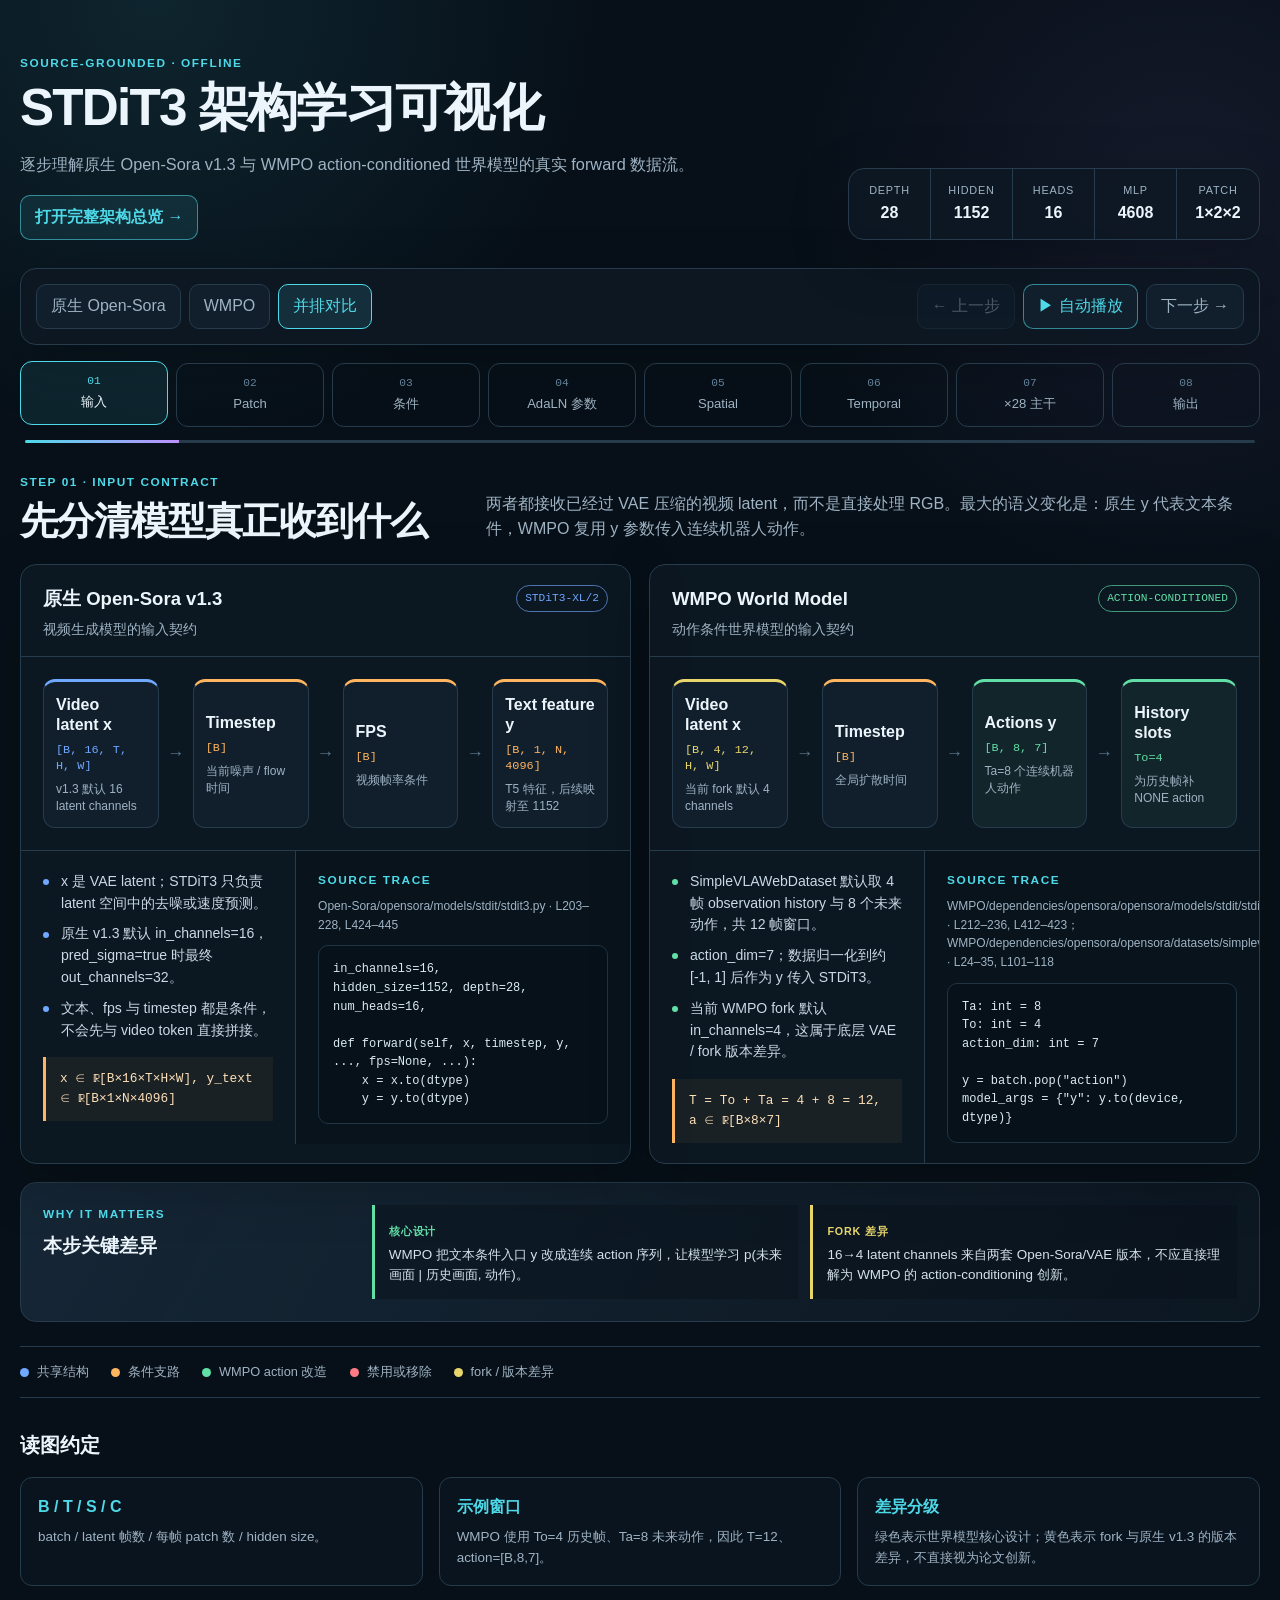
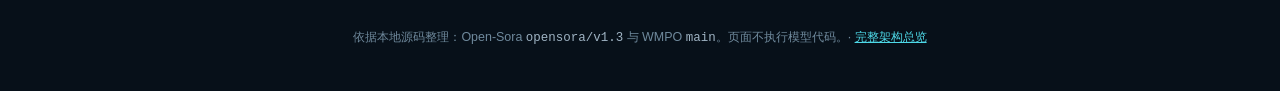
==== index.html @ db5f6ac2 "Add STDiT3 architecture visualizer" ====
<!doctype html>
<html lang="zh-CN">
<head>
  <meta charset="UTF-8">
  <meta name="viewport" content="width=device-width, initial-scale=1.0">
  <meta name="color-scheme" content="dark">
  <title>STDiT3 架构学习可视化</title>
  <link rel="stylesheet" href="assets/styles.css">
</head>
<body>
  <a class="skip-link" href="#lesson">跳到当前步骤</a>

  <header class="hero">
    <div class="hero-copy">
      <p class="kicker">SOURCE-GROUNDED · OFFLINE</p>
      <h1>STDiT3 架构学习可视化</h1>
      <p class="hero-subtitle">逐步理解原生 Open-Sora v1.3 与 WMPO action-conditioned 世界模型的真实 forward 数据流。</p>
      <div class="hero-actions">
        <a class="overview-link" href="overview.html">打开完整架构总览 →</a>
      </div>
    </div>
    <div class="spec-strip" aria-label="STDiT3-XL/2 主要规格">
      <div><span>Depth</span><strong>28</strong></div>
      <div><span>Hidden</span><strong>1152</strong></div>
      <div><span>Heads</span><strong>16</strong></div>
      <div><span>MLP</span><strong>4608</strong></div>
      <div><span>Patch</span><strong>1×2×2</strong></div>
    </div>
  </header>

  <main>
    <section class="toolbar" aria-label="视图与播放控制">
      <div class="mode-group" role="group" aria-label="架构视图">
        <button type="button" class="mode-button" data-mode="native" aria-pressed="false">原生 Open-Sora</button>
        <button type="button" class="mode-button" data-mode="wmpo" aria-pressed="false">WMPO</button>
        <button type="button" class="mode-button is-active" data-mode="compare" aria-pressed="true">并排对比</button>
      </div>
      <div class="playback-group">
        <button type="button" id="prev-step" class="control-button" aria-label="上一步">← 上一步</button>
        <button type="button" id="auto-play" class="control-button primary" aria-pressed="false">▶ 自动播放</button>
        <button type="button" id="next-step" class="control-button" aria-label="下一步">下一步 →</button>
      </div>
    </section>

    <nav class="step-nav" aria-label="Forward 步骤">
      <button type="button" class="step-button is-active" data-step="0"><span>01</span>输入</button>
      <button type="button" class="step-button" data-step="1"><span>02</span>Patch</button>
      <button type="button" class="step-button" data-step="2"><span>03</span>条件</button>
      <button type="button" class="step-button" data-step="3"><span>04</span>AdaLN 参数</button>
      <button type="button" class="step-button" data-step="4"><span>05</span>Spatial</button>
      <button type="button" class="step-button" data-step="5"><span>06</span>Temporal</button>
      <button type="button" class="step-button" data-step="6"><span>07</span>×28 主干</button>
      <button type="button" class="step-button" data-step="7"><span>08</span>输出</button>
    </nav>

    <div class="progress-track" role="progressbar" aria-label="学习进度" aria-valuemin="1" aria-valuemax="8" aria-valuenow="1">
      <div id="progress-fill" class="progress-fill"></div>
    </div>

    <section id="lesson" class="lesson" aria-live="polite">
      <div class="lesson-heading">
        <div>
          <p id="step-eyebrow" class="step-eyebrow"></p>
          <h2 id="step-title"></h2>
        </div>
        <p id="step-intro" class="step-intro"></p>
      </div>

      <div id="architecture-view" class="architecture-view"></div>

      <aside id="difference-panel" class="difference-panel" aria-labelledby="difference-title">
        <div class="difference-heading">
          <p class="difference-kicker">WHY IT MATTERS</p>
          <h3 id="difference-title">本步关键差异</h3>
        </div>
        <div id="difference-content" class="difference-content"></div>
      </aside>
    </section>

    <section class="legend" aria-label="图例">
      <span><i class="legend-dot shared"></i>共享结构</span>
      <span><i class="legend-dot condition"></i>条件支路</span>
      <span><i class="legend-dot action"></i>WMPO action 改造</span>
      <span><i class="legend-dot removed"></i>禁用或移除</span>
      <span><i class="legend-dot drift"></i>fork / 版本差异</span>
    </section>

    <section class="reading-guide">
      <h2>读图约定</h2>
      <div class="guide-grid">
        <div>
          <strong>B / T / S / C</strong>
          <p>batch / latent 帧数 / 每帧 patch 数 / hidden size。</p>
        </div>
        <div>
          <strong>示例窗口</strong>
          <p>WMPO 使用 To=4 历史帧、Ta=8 未来动作，因此 T=12、action=[B,8,7]。</p>
        </div>
        <div>
          <strong>差异分级</strong>
          <p>绿色表示世界模型核心设计；黄色表示 fork 与原生 v1.3 的版本差异，不直接视为论文创新。</p>
        </div>
      </div>
    </section>
  </main>

  <footer>
    <p>依据本地源码整理：Open-Sora <code>opensora/v1.3</code> 与 WMPO <code>main</code>。页面不执行模型代码。· <a href="overview.html">完整架构总览</a></p>
  </footer>

  <script src="assets/app.js"></script>
</body>
</html>
---- assets/styles.css ----
:root {
  --bg: #071019;
  --surface: #0d1823;
  --surface-2: #111f2d;
  --surface-3: #162838;
  --text: #ecf5fb;
  --muted: #9fb3c3;
  --line: #263b4b;
  --cyan: #4ed9e8;
  --blue: #70a7ff;
  --orange: #ffb45f;
  --green: #61dfa6;
  --red: #ff7b83;
  --yellow: #e8d66b;
  --purple: #bd91ff;
  --shadow: 0 18px 60px rgba(0, 0, 0, 0.24);
  --radius: 16px;
}

* {
  box-sizing: border-box;
}

html {
  scroll-behavior: smooth;
}

body {
  margin: 0;
  min-width: 320px;
  background:
    radial-gradient(circle at 12% 0%, rgba(78, 217, 232, 0.1), transparent 28rem),
    radial-gradient(circle at 92% 12%, rgba(189, 145, 255, 0.08), transparent 24rem),
    var(--bg);
  color: var(--text);
  font-family: Inter, "Segoe UI", "Microsoft YaHei UI", "Microsoft YaHei", sans-serif;
  line-height: 1.55;
}

button {
  font: inherit;
}

button:focus-visible,
a:focus-visible {
  outline: 3px solid var(--cyan);
  outline-offset: 3px;
}

code,
pre {
  font-family: "Cascadia Code", "SFMono-Regular", Consolas, monospace;
}

.skip-link {
  position: absolute;
  left: 16px;
  top: -80px;
  z-index: 20;
  padding: 10px 14px;
  border-radius: 8px;
  background: var(--cyan);
  color: #041014;
  font-weight: 700;
  text-decoration: none;
}

.skip-link:focus {
  top: 16px;
}

.hero,
main,
footer {
  width: min(1500px, calc(100% - 40px));
  margin-inline: auto;
}

.hero {
  display: grid;
  grid-template-columns: minmax(0, 1fr) auto;
  gap: 40px;
  align-items: end;
  padding: 54px 0 28px;
}

.kicker,
.step-eyebrow,
.difference-kicker,
.source-label {
  margin: 0 0 8px;
  color: var(--cyan);
  font-size: 0.74rem;
  font-weight: 800;
  letter-spacing: 0.13em;
  text-transform: uppercase;
}

h1,
h2,
h3,
p {
  overflow-wrap: anywhere;
}

h1 {
  margin: 0;
  font-size: clamp(2rem, 4vw, 4rem);
  line-height: 1.08;
  letter-spacing: -0.035em;
}

.hero-subtitle {
  max-width: 760px;
  margin: 16px 0 0;
  color: var(--muted);
  font-size: 1.02rem;
}

.hero-actions {
  margin-top: 18px;
}

.overview-link {
  display: inline-flex;
  align-items: center;
  min-height: 42px;
  padding: 9px 14px;
  border: 1px solid rgba(78, 217, 232, 0.56);
  border-radius: 10px;
  background: rgba(78, 217, 232, 0.1);
  color: var(--cyan);
  font-weight: 700;
  text-decoration: none;
}

.overview-link:hover {
  background: rgba(78, 217, 232, 0.18);
}

.spec-strip {
  display: grid;
  grid-template-columns: repeat(5, minmax(76px, 1fr));
  overflow: hidden;
  border: 1px solid var(--line);
  border-radius: var(--radius);
  background: rgba(13, 24, 35, 0.86);
  box-shadow: var(--shadow);
}

.spec-strip div {
  min-width: 82px;
  padding: 13px 14px;
  border-right: 1px solid var(--line);
  text-align: center;
}

.spec-strip div:last-child {
  border-right: 0;
}

.spec-strip span,
.spec-strip strong {
  display: block;
}

.spec-strip span {
  color: var(--muted);
  font-size: 0.68rem;
  letter-spacing: 0.07em;
  text-transform: uppercase;
}

.spec-strip strong {
  margin-top: 2px;
  color: var(--text);
  font-size: 1rem;
}

.toolbar {
  display: flex;
  justify-content: space-between;
  gap: 20px;
  padding: 15px;
  border: 1px solid var(--line);
  border-radius: var(--radius);
  background: rgba(13, 24, 35, 0.9);
  box-shadow: var(--shadow);
}

.mode-group,
.playback-group {
  display: flex;
  flex-wrap: wrap;
  gap: 8px;
}

.mode-button,
.control-button,
.step-button {
  border: 1px solid var(--line);
  color: var(--muted);
  cursor: pointer;
  transition: background-color 160ms ease, border-color 160ms ease, color 160ms ease, transform 160ms ease;
}

.mode-button,
.control-button {
  min-height: 42px;
  padding: 9px 14px;
  border-radius: 10px;
  background: var(--surface-2);
}

.mode-button:hover,
.control-button:hover,
.step-button:hover {
  border-color: #49687e;
  color: var(--text);
}

.mode-button.is-active {
  border-color: var(--cyan);
  background: rgba(78, 217, 232, 0.12);
  color: var(--cyan);
}

.control-button.primary {
  border-color: rgba(78, 217, 232, 0.56);
  color: var(--cyan);
}

.control-button[aria-pressed="true"] {
  background: var(--cyan);
  color: #041014;
}

.control-button:disabled {
  opacity: 0.42;
  cursor: not-allowed;
}

.step-nav {
  display: grid;
  grid-template-columns: repeat(8, minmax(92px, 1fr));
  gap: 8px;
  margin-top: 18px;
}

.step-button {
  min-height: 64px;
  padding: 9px 7px;
  border-radius: 12px;
  background: transparent;
  font-size: 0.82rem;
}

.step-button span {
  display: block;
  margin-bottom: 2px;
  color: #648198;
  font-family: "Cascadia Code", Consolas, monospace;
  font-size: 0.7rem;
}

.step-button.is-active {
  border-color: var(--cyan);
  background: rgba(78, 217, 232, 0.09);
  color: var(--text);
  transform: translateY(-2px);
}

.step-button.is-active span {
  color: var(--cyan);
}

.progress-track {
  height: 3px;
  margin: 13px 5px 30px;
  overflow: hidden;
  border-radius: 999px;
  background: var(--line);
}

.progress-fill {
  width: 12.5%;
  height: 100%;
  background: linear-gradient(90deg, var(--cyan), var(--purple));
  transition: width 260ms ease;
}

.lesson {
  min-height: 680px;
}

.lesson-heading {
  display: grid;
  grid-template-columns: minmax(240px, 0.55fr) minmax(320px, 1fr);
  gap: 40px;
  align-items: end;
  margin-bottom: 22px;
}

.lesson-heading h2 {
  margin: 0;
  font-size: clamp(1.8rem, 3vw, 2.8rem);
  line-height: 1.12;
  letter-spacing: -0.025em;
}

.step-intro {
  margin: 0;
  color: var(--muted);
}

.architecture-view {
  display: grid;
  gap: 18px;
}

.architecture-view.compare {
  grid-template-columns: repeat(2, minmax(0, 1fr));
}

.model-panel {
  min-width: 0;
  overflow: hidden;
  border: 1px solid var(--line);
  border-radius: var(--radius);
  background: rgba(13, 24, 35, 0.84);
  box-shadow: var(--shadow);
}

.model-panel.native {
  --panel-color: var(--blue);
}

.model-panel.wmpo {
  --panel-color: var(--green);
}

.model-header {
  display: flex;
  justify-content: space-between;
  gap: 16px;
  align-items: flex-start;
  padding: 20px 22px 16px;
  border-bottom: 1px solid var(--line);
}

.model-header h3 {
  margin: 0;
  font-size: 1.16rem;
}

.model-header p {
  margin: 5px 0 0;
  color: var(--muted);
  font-size: 0.88rem;
}

.model-badge {
  flex: none;
  padding: 4px 8px;
  border: 1px solid color-mix(in srgb, var(--panel-color) 65%, transparent);
  border-radius: 999px;
  color: var(--panel-color);
  font-family: "Cascadia Code", Consolas, monospace;
  font-size: 0.7rem;
}

.flow-wrap {
  padding: 22px;
  border-bottom: 1px solid var(--line);
}

.flow {
  display: flex;
  align-items: stretch;
  gap: 8px;
}

.flow-node {
  display: flex;
  flex: 1 1 0;
  min-width: 0;
  min-height: 106px;
  flex-direction: column;
  justify-content: center;
  padding: 13px 12px;
  border: 1px solid var(--line);
  border-top: 3px solid var(--node-color, var(--blue));
  border-radius: 12px;
  background: var(--surface-2);
}

.flow-node.shared { --node-color: var(--blue); }
.flow-node.condition { --node-color: var(--orange); }
.flow-node.action { --node-color: var(--green); background: rgba(97, 223, 166, 0.07); }
.flow-node.removed { --node-color: var(--red); opacity: 0.62; text-decoration: line-through; }
.flow-node.drift { --node-color: var(--yellow); }
.flow-node.output { --node-color: var(--purple); }

.node-label {
  font-weight: 750;
  line-height: 1.25;
}

.node-shape {
  display: block;
  margin-top: 8px;
  color: var(--node-color, var(--blue));
  font-family: "Cascadia Code", Consolas, monospace;
  font-size: 0.74rem;
  line-height: 1.35;
}

.node-note {
  margin-top: 6px;
  color: var(--muted);
  font-size: 0.75rem;
  line-height: 1.35;
}

.flow-arrow {
  display: grid;
  flex: none;
  width: 18px;
  place-items: center;
  color: #58758a;
  font-size: 1.1rem;
}

.panel-detail {
  display: grid;
  grid-template-columns: minmax(0, 0.9fr) minmax(280px, 1.1fr);
  gap: 0;
}

.explanation,
.source-block {
  min-width: 0;
  padding: 20px 22px;
}

.source-block {
  border-left: 1px solid var(--line);
  background: rgba(7, 16, 25, 0.5);
}

.point-list {
  display: grid;
  gap: 9px;
  margin: 0;
  padding: 0;
  list-style: none;
}

.point-list li {
  position: relative;
  padding-left: 18px;
  color: #c9d9e5;
  font-size: 0.88rem;
}

.point-list li::before {
  position: absolute;
  left: 0;
  top: 0.58em;
  width: 6px;
  height: 6px;
  border-radius: 50%;
  background: var(--panel-color);
  content: "";
}

.formula {
  margin: 16px 0 0;
  padding: 12px 14px;
  border-left: 3px solid var(--orange);
  background: rgba(255, 180, 95, 0.06);
  color: #ffe0b9;
  font-family: "Cascadia Code", Consolas, monospace;
  font-size: 0.8rem;
  overflow-wrap: anywhere;
}

.source-path {
  display: block;
  margin-bottom: 11px;
  color: var(--muted);
  font-size: 0.75rem;
}

pre {
  margin: 0;
  overflow: auto;
  padding: 14px;
  border: 1px solid #203444;
  border-radius: 10px;
  background: #07111a;
  color: #dceaf3;
  font-size: 0.75rem;
  line-height: 1.55;
  white-space: pre-wrap;
}

.difference-panel {
  display: grid;
  grid-template-columns: minmax(180px, 0.35fr) minmax(0, 1fr);
  gap: 26px;
  margin-top: 18px;
  padding: 22px;
  border: 1px solid var(--line);
  border-radius: var(--radius);
  background: linear-gradient(120deg, rgba(22, 40, 56, 0.92), rgba(13, 24, 35, 0.84));
}

.difference-heading h3 {
  margin: 0;
}

.difference-content {
  display: grid;
  grid-template-columns: repeat(2, minmax(0, 1fr));
  gap: 12px;
}

.diff-item {
  padding: 13px 14px;
  border-left: 3px solid var(--diff-color);
  background: rgba(7, 16, 25, 0.46);
}

.diff-item.core { --diff-color: var(--green); }
.diff-item.drift { --diff-color: var(--yellow); }
.diff-item.shared { --diff-color: var(--blue); }

.diff-tag {
  display: inline-block;
  margin-bottom: 5px;
  color: var(--diff-color);
  font-size: 0.67rem;
  font-weight: 800;
  letter-spacing: 0.08em;
}

.diff-item p {
  margin: 0;
  color: #d4e1ea;
  font-size: 0.84rem;
}

.legend {
  display: flex;
  flex-wrap: wrap;
  gap: 12px 22px;
  margin-top: 24px;
  padding: 15px 0;
  border-top: 1px solid var(--line);
  border-bottom: 1px solid var(--line);
  color: var(--muted);
  font-size: 0.8rem;
}

.legend span {
  display: inline-flex;
  align-items: center;
  gap: 8px;
}

.legend-dot {
  width: 9px;
  height: 9px;
  border-radius: 50%;
}

.legend-dot.shared { background: var(--blue); }
.legend-dot.condition { background: var(--orange); }
.legend-dot.action { background: var(--green); }
.legend-dot.removed { background: var(--red); }
.legend-dot.drift { background: var(--yellow); }

.reading-guide {
  padding: 32px 0 14px;
}

.reading-guide h2 {
  margin: 0 0 16px;
  font-size: 1.25rem;
}

.guide-grid {
  display: grid;
  grid-template-columns: repeat(3, minmax(0, 1fr));
  gap: 16px;
}

.guide-grid div {
  padding: 17px;
  border: 1px solid var(--line);
  border-radius: 12px;
  background: rgba(13, 24, 35, 0.66);
}

.guide-grid strong {
  color: var(--cyan);
}

.guide-grid p {
  margin: 7px 0 0;
  color: var(--muted);
  font-size: 0.84rem;
}

footer {
  padding: 28px 0 42px;
  color: #6f899c;
  font-size: 0.78rem;
  text-align: center;
}

footer p {
  margin: 0;
}

footer code {
  color: var(--muted);
}

footer a {
  color: var(--cyan);
}

@media (max-width: 1180px) {
  .hero {
    grid-template-columns: 1fr;
  }

  .spec-strip {
    width: min(100%, 620px);
  }

  .architecture-view.compare {
    grid-template-columns: 1fr;
  }

  .lesson {
    min-height: 0;
  }
}

@media (max-width: 900px) {
  .hero,
  main,
  footer {
    width: min(100% - 28px, 1500px);
  }

  .toolbar,
  .lesson-heading,
  .difference-panel {
    grid-template-columns: 1fr;
  }

  .toolbar {
    display: grid;
  }

  .step-nav {
    grid-template-columns: repeat(4, 1fr);
  }

  .panel-detail {
    grid-template-columns: 1fr;
  }

  .source-block {
    border-top: 1px solid var(--line);
    border-left: 0;
  }
}

@media (max-width: 680px) {
  .hero {
    padding-top: 34px;
  }

  .spec-strip {
    grid-template-columns: repeat(2, 1fr);
  }

  .spec-strip div {
    border-bottom: 1px solid var(--line);
  }

  .spec-strip div:nth-child(2n) {
    border-right: 0;
  }

  .spec-strip div:last-child {
    grid-column: 1 / -1;
    border-bottom: 0;
  }

  .mode-group,
  .playback-group {
    display: grid;
    grid-template-columns: 1fr;
  }

  .step-nav {
    grid-template-columns: repeat(2, 1fr);
  }

  .flow {
    flex-direction: column;
  }

  .flow-node {
    min-height: 0;
  }

  .flow-arrow {
    width: auto;
    height: 18px;
    transform: rotate(90deg);
  }

  .difference-content,
  .guide-grid {
    grid-template-columns: 1fr;
  }

  .model-header {
    flex-direction: column;
  }
}

@media (prefers-reduced-motion: reduce) {
  *,
  *::before,
  *::after {
    scroll-behavior: auto !important;
    transition: none !important;
  }
}
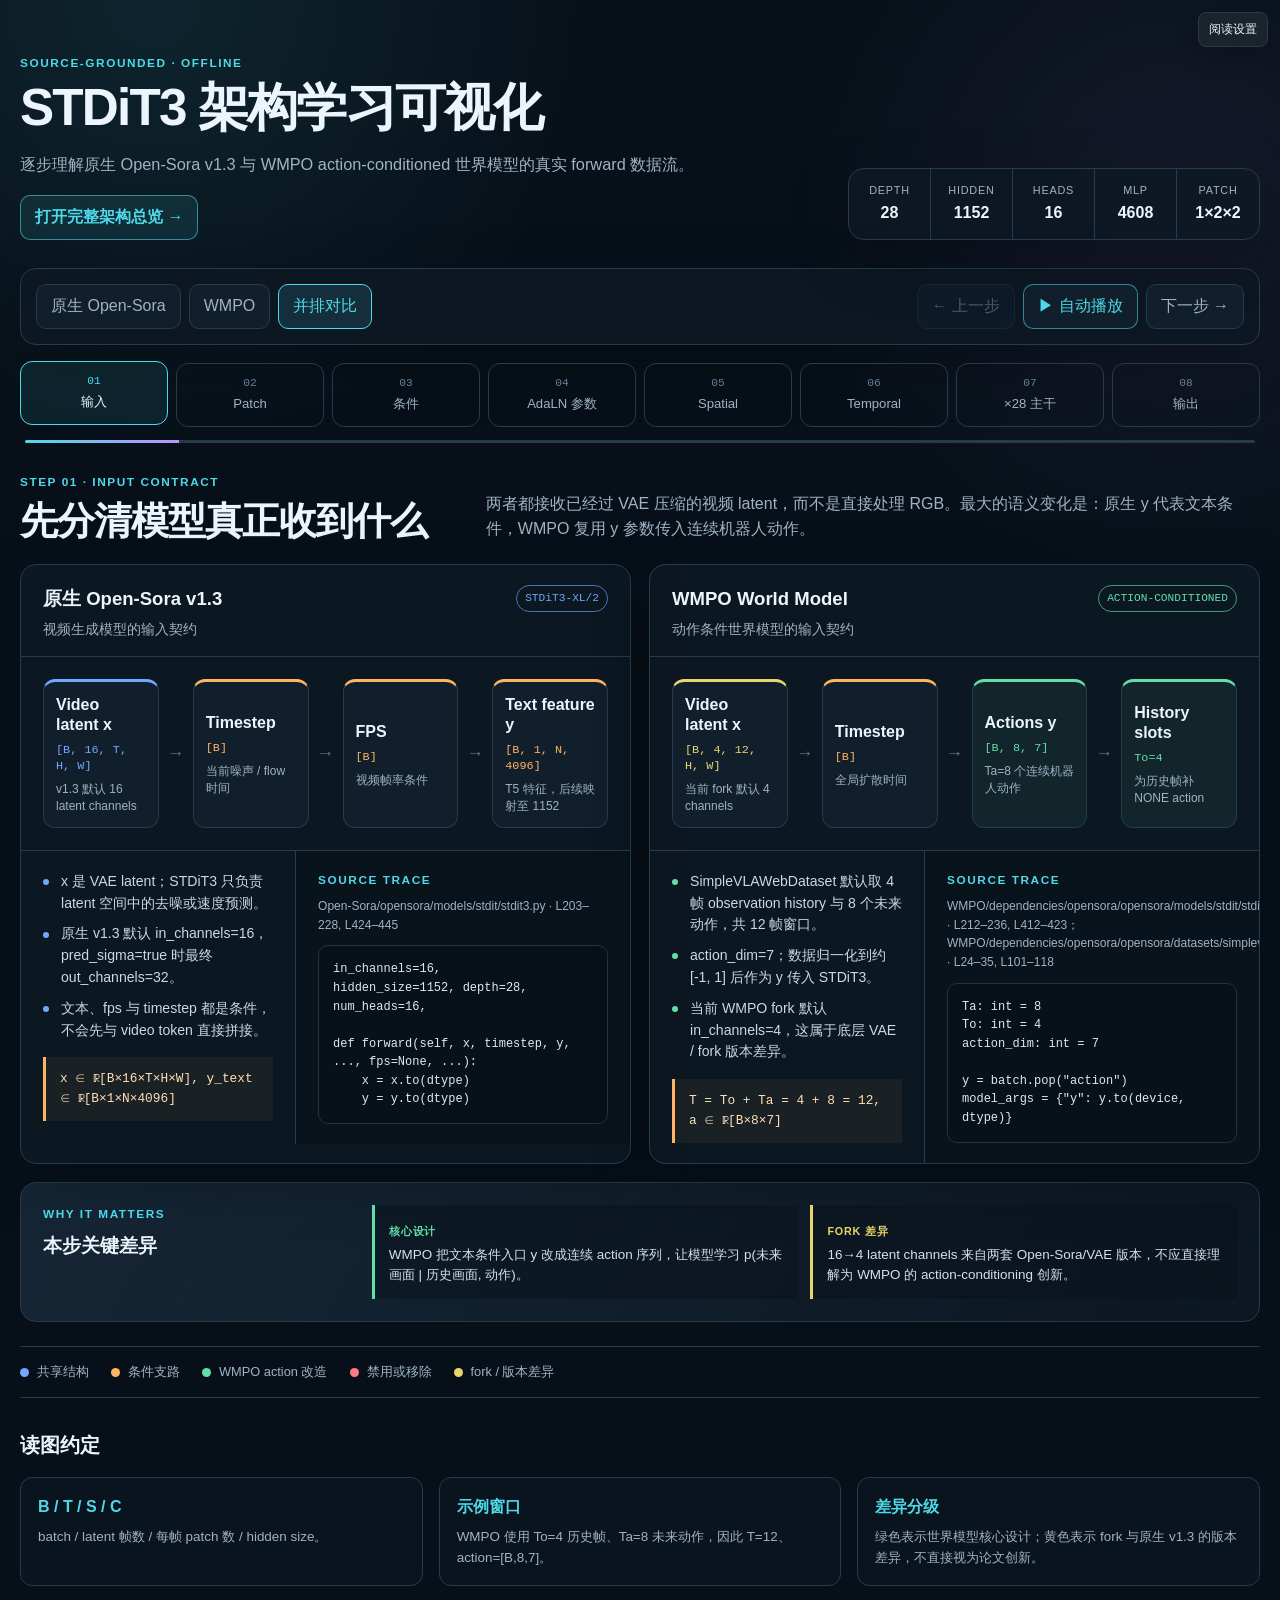
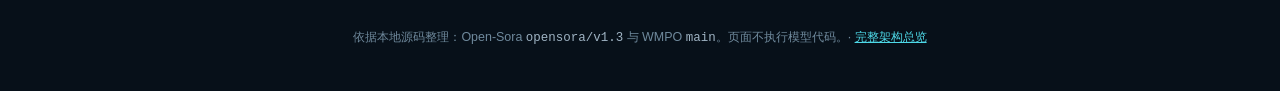
==== commit 89c75d4f: "Refine semantic zoom and architecture handoff visualization" ====
--- a/index.html
+++ b/index.html
@@ -6,6 +6,7 @@
   <meta name="color-scheme" content="dark">
   <title>STDiT3 架构学习可视化</title>
   <link rel="stylesheet" href="assets/styles.css">
+  <link rel="stylesheet" href="assets/preferences.css">
 </head>
 <body>
   <a class="skip-link" href="#lesson">跳到当前步骤</a>
@@ -109,5 +110,6 @@
   </footer>
 
   <script src="assets/app.js"></script>
+  <script src="assets/preferences.js"></script>
 </body>
 </html>
--- a/assets/preferences.css
+++ b/assets/preferences.css
@@ -0,0 +1,79 @@
+:root { --reader-scale: 1; }
+
+html[data-font-scale="90"] { font-size: 90%; }
+html[data-font-scale="115"] { font-size: 115%; }
+
+body.comfort-theme {
+  --bg: #11161c !important;
+  --panel: #171d24 !important;
+  --panel-2: #1b232c !important;
+  --panel2: #1b232c !important;
+  --panel-3: #202a34 !important;
+  --text: #e6edf3 !important;
+  --muted: #a3adb7 !important;
+  --line: #34404b !important;
+  --line-strong: #4a5966 !important;
+  background-color: #11161c !important;
+}
+
+body.grid-off,
+body.grid-off .diagram-viewport,
+body.grid-off .architecture-viewport,
+body.grid-off .architecture-canvas {
+  background-image: none !important;
+}
+
+body.motion-off *,
+body.motion-off *::before,
+body.motion-off *::after {
+  animation: none !important;
+  scroll-behavior: auto !important;
+  transition: none !important;
+}
+
+.display-settings {
+  position: fixed;
+  z-index: 1000;
+  right: 12px;
+  top: 12px;
+  color: var(--text, #e6edf3);
+  font-family: Inter, "Segoe UI", "Microsoft YaHei", sans-serif;
+}
+
+.display-settings summary {
+  width: max-content;
+  margin-left: auto;
+  padding: 7px 10px;
+  border: 1px solid var(--line, #34404b);
+  border-radius: 8px;
+  background: var(--panel-2, #1b232c);
+  color: var(--text, #e6edf3);
+  cursor: pointer;
+  font-size: 12px;
+  list-style: none;
+  box-shadow: 0 8px 24px rgba(0, 0, 0, .2);
+}
+
+.display-settings summary::-webkit-details-marker { display: none; }
+
+.display-settings[open] summary { border-bottom-right-radius: 0; border-bottom-left-radius: 0; }
+
+.display-settings-panel {
+  display: grid;
+  width: 230px;
+  gap: 10px;
+  padding: 12px;
+  border: 1px solid var(--line, #34404b);
+  border-radius: 9px 0 9px 9px;
+  background: var(--panel, #171d24);
+  box-shadow: 0 18px 48px rgba(0, 0, 0, .35);
+}
+
+.display-settings-panel > strong { font-size: 12px; }
+.display-settings-panel label { display: flex; align-items: center; justify-content: space-between; gap: 12px; color: var(--muted, #a3adb7); font-size: 11px; }
+.display-settings-panel select { min-width: 92px; padding: 4px 6px; border: 1px solid var(--line, #34404b); border-radius: 5px; background: var(--panel-2, #1b232c); color: var(--text, #e6edf3); }
+.display-settings-panel input { accent-color: var(--action, var(--green, #5ee0a5)); }
+
+@media (max-width: 720px) {
+  .display-settings { top: auto; bottom: 10px; }
+}
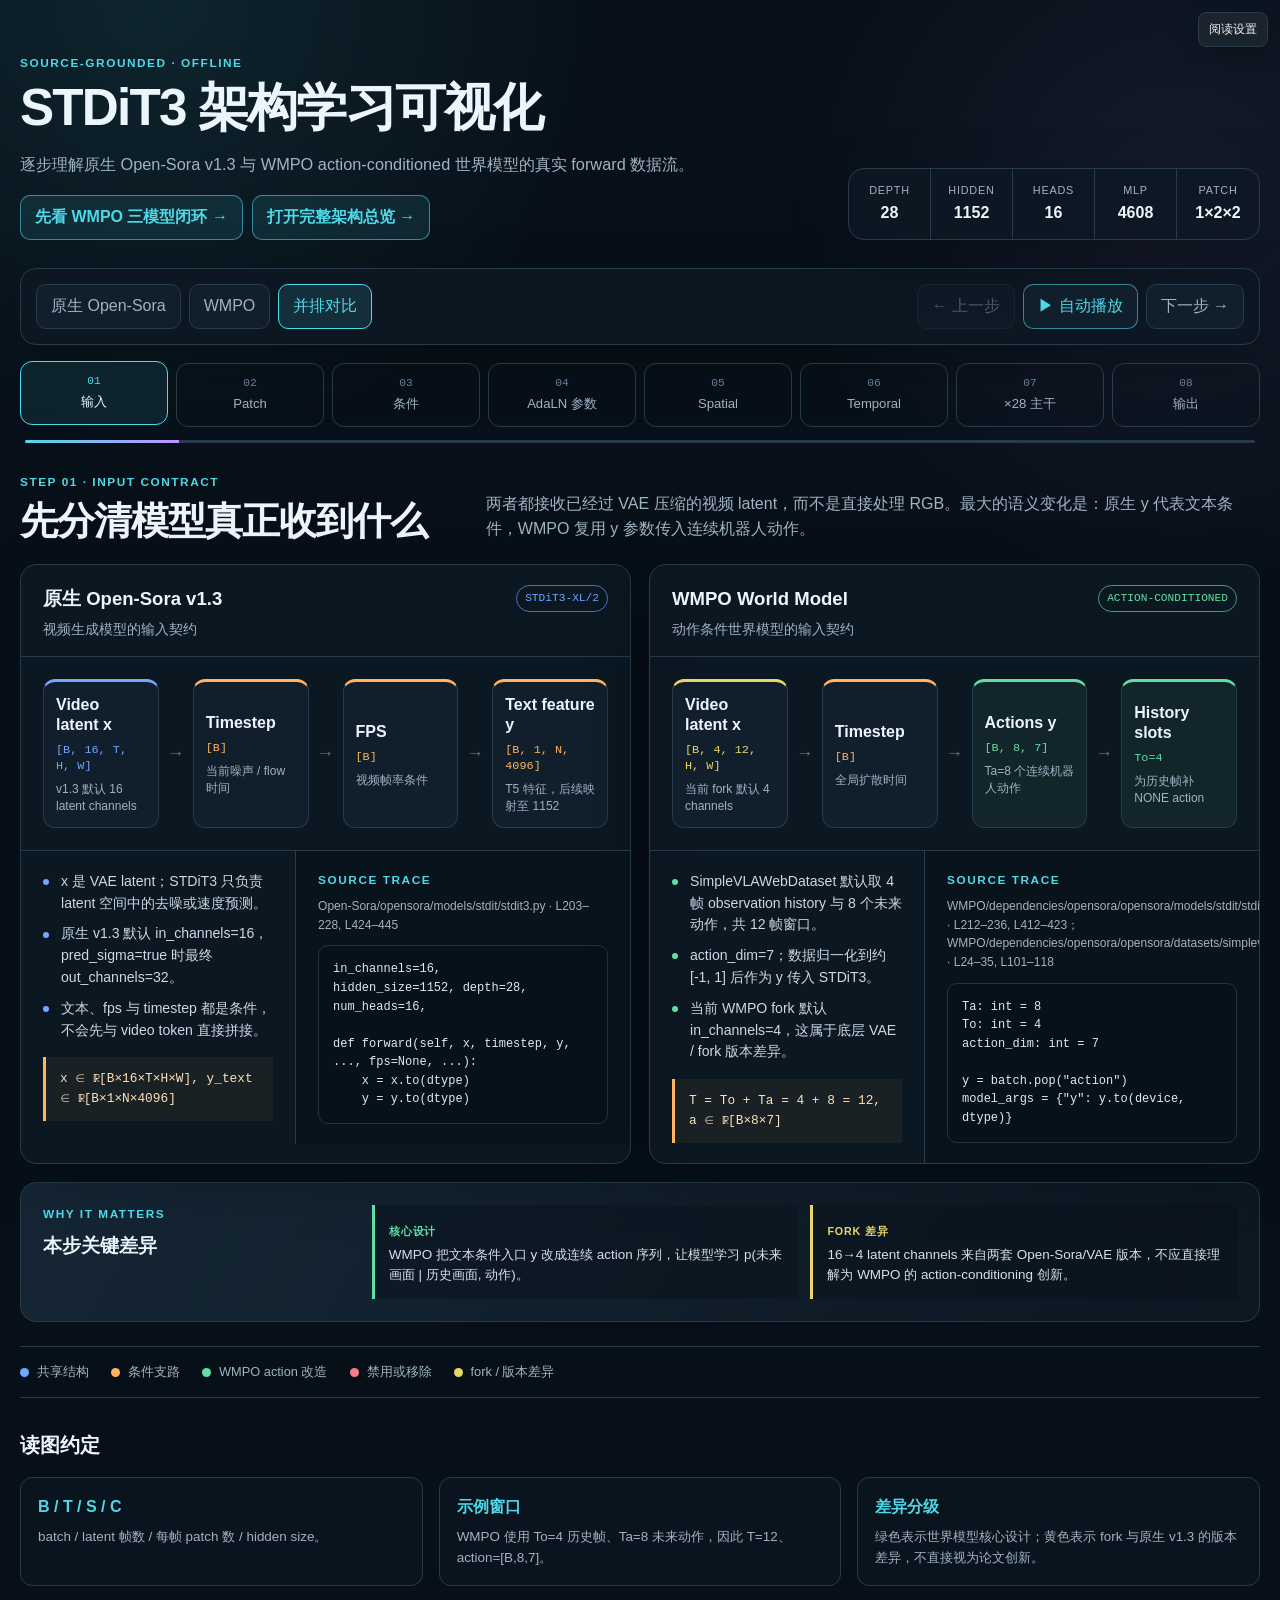
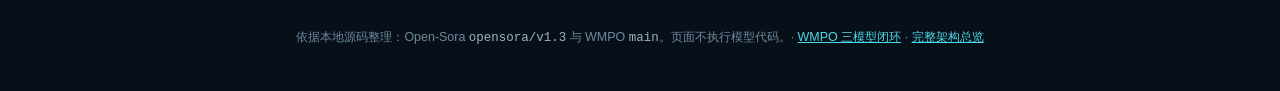
==== commit 2ba670ab: "Add WMPO three-model system loop" ====
--- a/index.html
+++ b/index.html
@@ -17,6 +17,7 @@
       <h1>STDiT3 架构学习可视化</h1>
       <p class="hero-subtitle">逐步理解原生 Open-Sora v1.3 与 WMPO action-conditioned 世界模型的真实 forward 数据流。</p>
       <div class="hero-actions">
+        <a class="overview-link" href="system-loop.html">先看 WMPO 三模型闭环 →</a>
         <a class="overview-link" href="overview.html">打开完整架构总览 →</a>
       </div>
     </div>
@@ -106,7 +107,7 @@
   </main>
 
   <footer>
-    <p>依据本地源码整理：Open-Sora <code>opensora/v1.3</code> 与 WMPO <code>main</code>。页面不执行模型代码。· <a href="overview.html">完整架构总览</a></p>
+    <p>依据本地源码整理：Open-Sora <code>opensora/v1.3</code> 与 WMPO <code>main</code>。页面不执行模型代码。· <a href="system-loop.html">WMPO 三模型闭环</a> · <a href="overview.html">完整架构总览</a></p>
   </footer>
 
   <script src="assets/app.js"></script>
--- a/assets/styles.css
+++ b/assets/styles.css
@@ -118,6 +118,9 @@
 }
 
 .hero-actions {
+  display: flex;
+  flex-wrap: wrap;
+  gap: 9px;
   margin-top: 18px;
 }
 
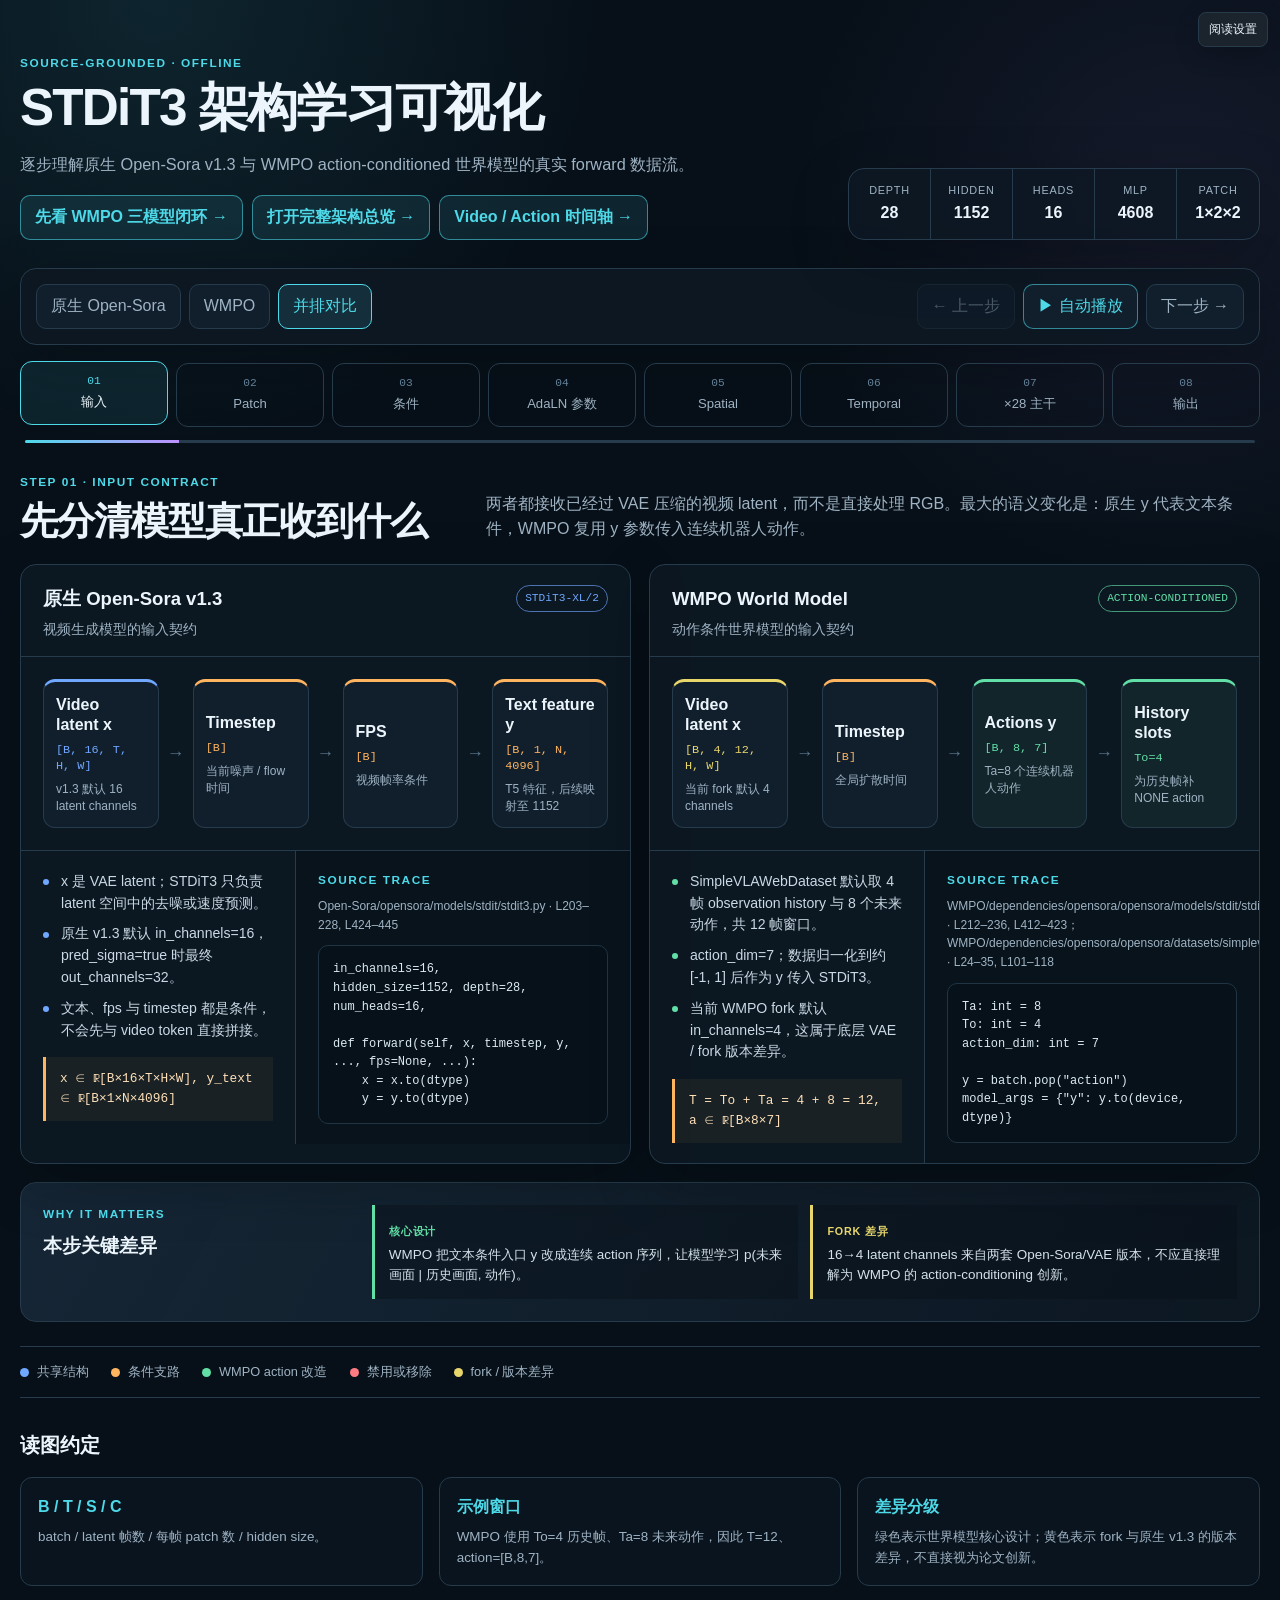
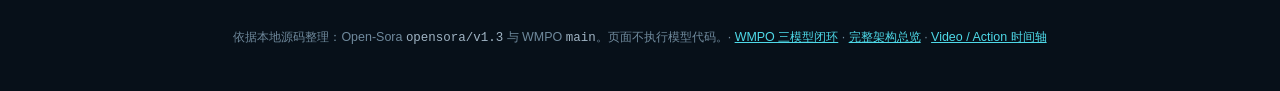
==== commit 4f62c04f: "Add video-action time alignment visualization" ====
--- a/index.html
+++ b/index.html
@@ -19,6 +19,7 @@
       <div class="hero-actions">
         <a class="overview-link" href="system-loop.html">先看 WMPO 三模型闭环 →</a>
         <a class="overview-link" href="overview.html">打开完整架构总览 →</a>
+        <a class="overview-link" href="time-alignment.html">Video / Action 时间轴 →</a>
       </div>
     </div>
     <div class="spec-strip" aria-label="STDiT3-XL/2 主要规格">
@@ -107,7 +108,7 @@
   </main>
 
   <footer>
-    <p>依据本地源码整理：Open-Sora <code>opensora/v1.3</code> 与 WMPO <code>main</code>。页面不执行模型代码。· <a href="system-loop.html">WMPO 三模型闭环</a> · <a href="overview.html">完整架构总览</a></p>
+    <p>依据本地源码整理：Open-Sora <code>opensora/v1.3</code> 与 WMPO <code>main</code>。页面不执行模型代码。· <a href="system-loop.html">WMPO 三模型闭环</a> · <a href="overview.html">完整架构总览</a> · <a href="time-alignment.html">Video / Action 时间轴</a></p>
   </footer>
 
   <script src="assets/app.js"></script>
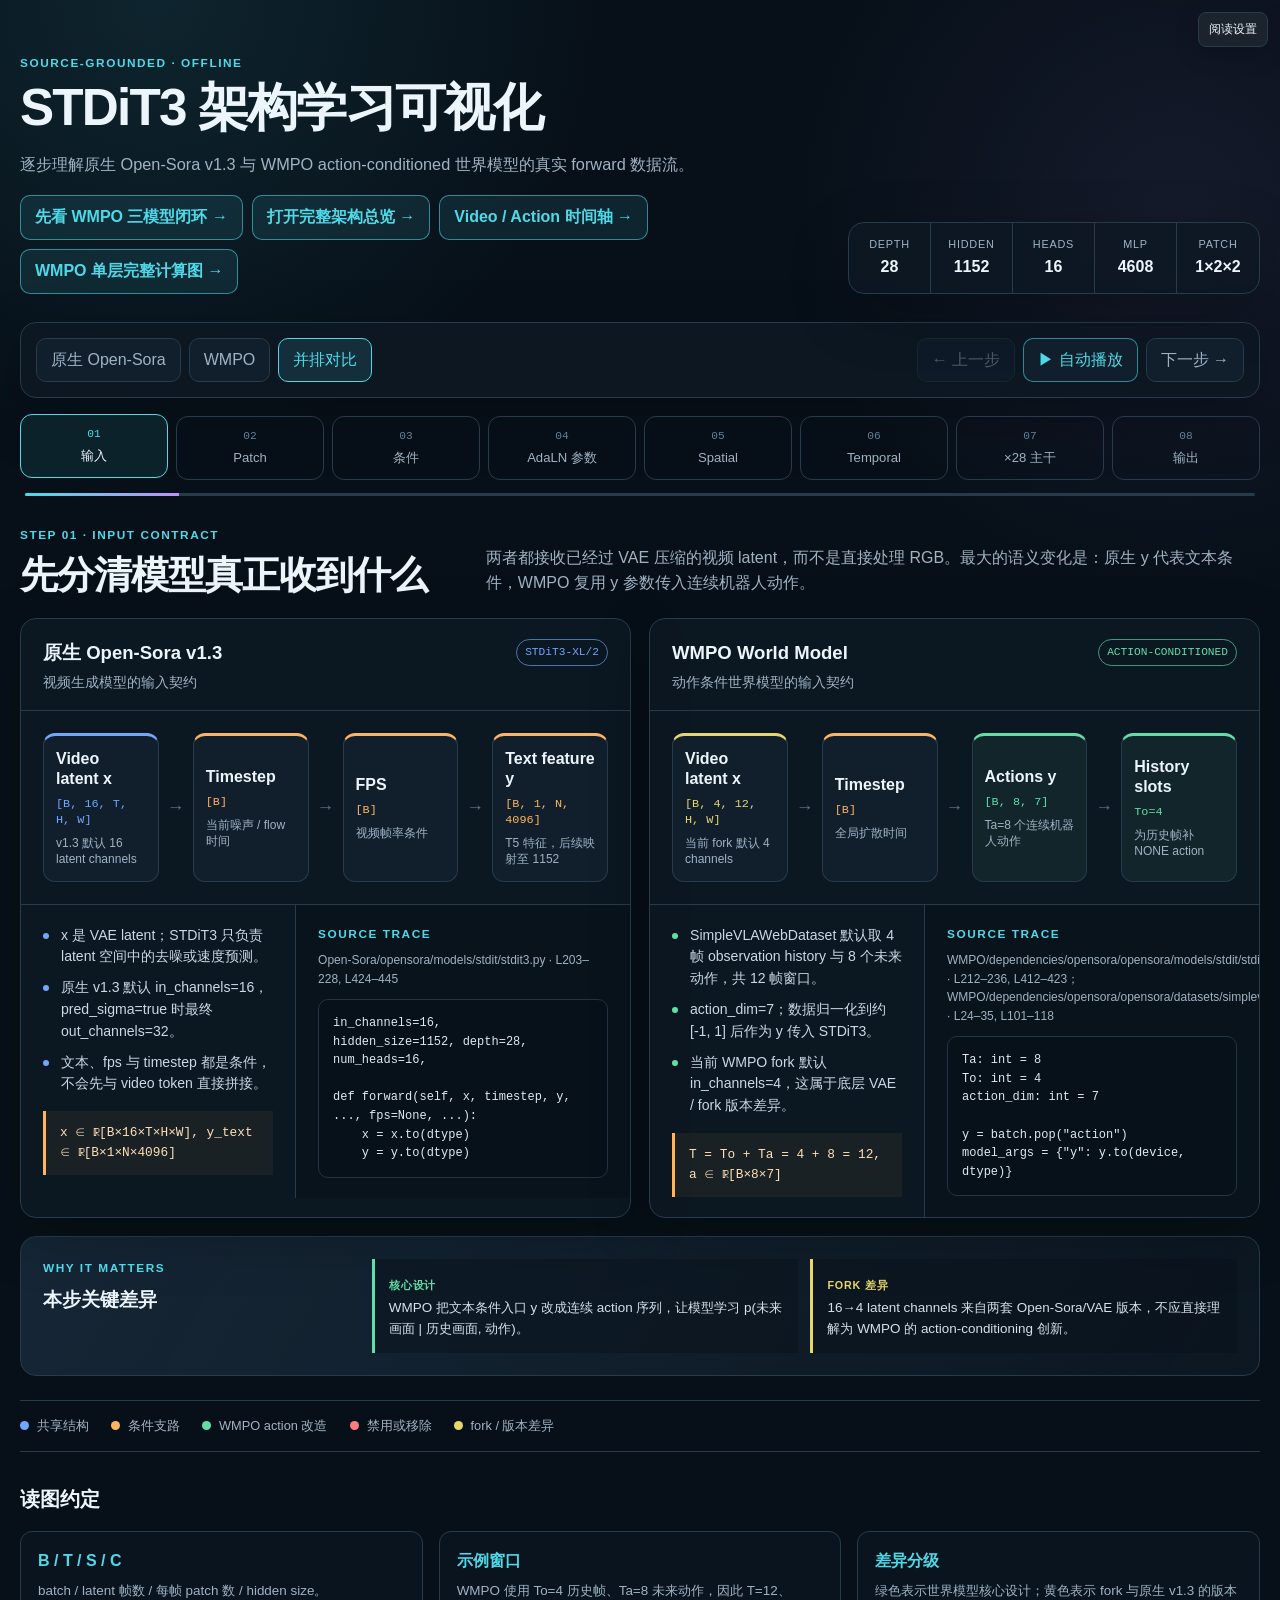
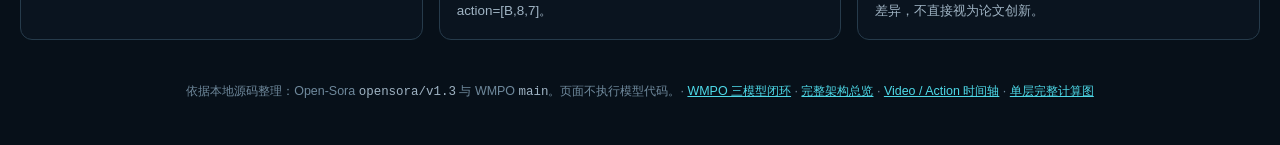
==== commit 0c0b0299: "Add WMPO computation graph and alignment details" ====
--- a/index.html
+++ b/index.html
@@ -20,6 +20,7 @@
         <a class="overview-link" href="system-loop.html">先看 WMPO 三模型闭环 →</a>
         <a class="overview-link" href="overview.html">打开完整架构总览 →</a>
         <a class="overview-link" href="time-alignment.html">Video / Action 时间轴 →</a>
+        <a class="overview-link" href="compute-graph.html">WMPO 单层完整计算图 →</a>
       </div>
     </div>
     <div class="spec-strip" aria-label="STDiT3-XL/2 主要规格">
@@ -108,7 +109,7 @@
   </main>
 
   <footer>
-    <p>依据本地源码整理：Open-Sora <code>opensora/v1.3</code> 与 WMPO <code>main</code>。页面不执行模型代码。· <a href="system-loop.html">WMPO 三模型闭环</a> · <a href="overview.html">完整架构总览</a> · <a href="time-alignment.html">Video / Action 时间轴</a></p>
+    <p>依据本地源码整理：Open-Sora <code>opensora/v1.3</code> 与 WMPO <code>main</code>。页面不执行模型代码。· <a href="system-loop.html">WMPO 三模型闭环</a> · <a href="overview.html">完整架构总览</a> · <a href="time-alignment.html">Video / Action 时间轴</a> · <a href="compute-graph.html">单层完整计算图</a></p>
   </footer>
 
   <script src="assets/app.js"></script>
